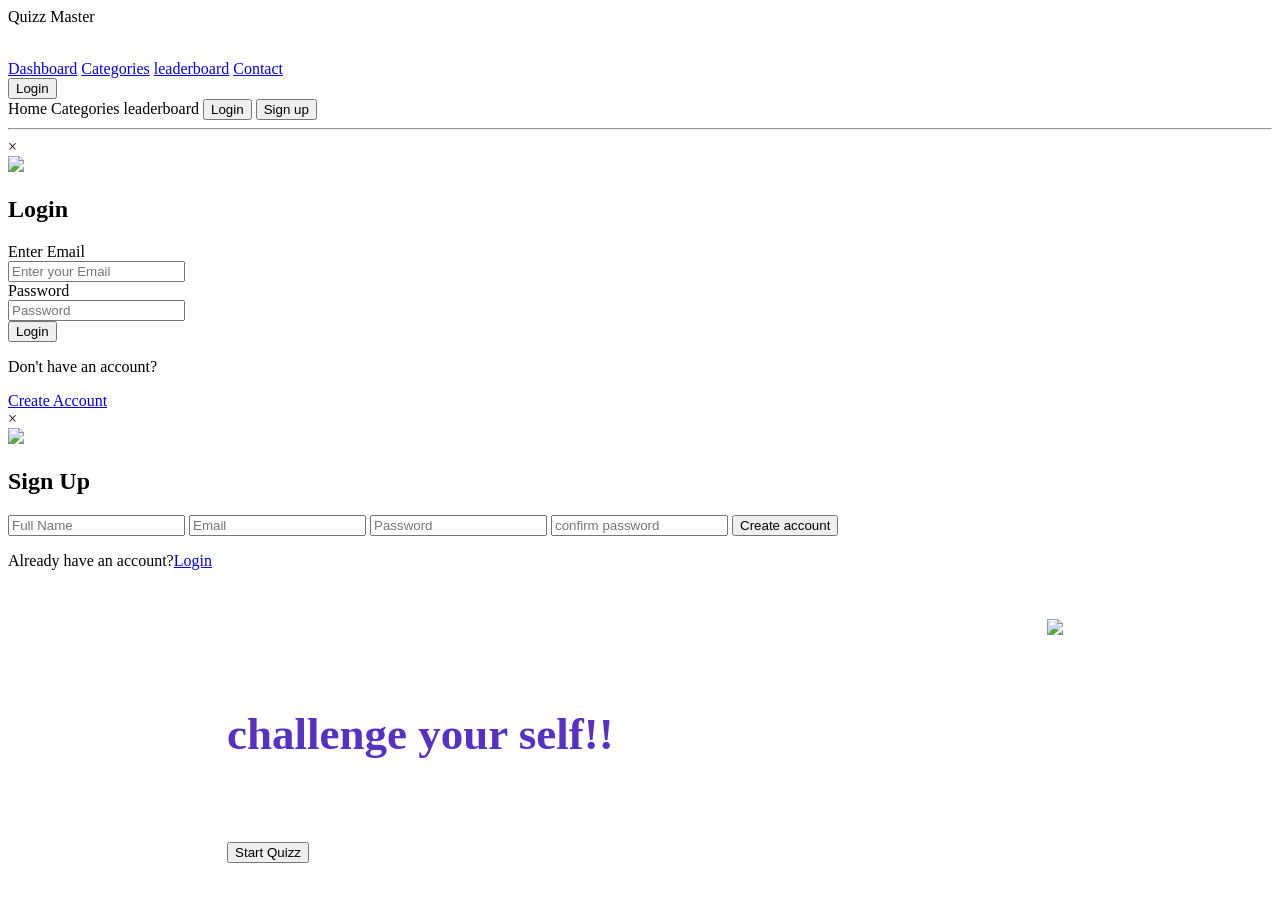
==== index.html @ 75f2c78c "fix the localstorage issue" ====
<!DOCTYPE html>
<html lang="en">

<head>
    <meta charset="UTF-8">
    <meta name="viewport" content="width=device-width, initial-scale=1.0">
    <title>quizz</title>
    <link rel="stylesheet" href="./css/NavBar.css">
    <link rel="stylesheet" href="./css/home.css">
    <link rel="stylesheet" href="./css/footer.css">
</head>

<body>
    <header>
        <div class="main-box-navbar">

            <div class="logo-contaner"> <span>Quizz Master</span></div>

            <div class="menu-btn" id="menu-btn"><img src="./images/humbergear-menu.svg" height="30px"></div>

            <div class="nav-links" id="links"><a href="./pages/dashboard.html"  id="dashboard-link">Dashboard</a>
                <a href="./pages/categories.html"  id="Categories-link">Categories</a>
                <a href="./pages/leaderboard.html"  id="leaderboard-link">leaderboard</a>
                <a href="#" target="_blank">Contact</a>
            </div>
            <div class="login-button-contaner"> 
                <button type="button" class="singup-btn"><a>Login</a></button>
            </div>
        </div>

        <!--mobile menu-->
        <div class="mobile-menu" id="mbl-menu">
            <a>Home</a>
            <a>Categories</a>
            <a>leaderboard</a>

            <button id="logn-btn">Login</button>
            <button>Sign up</button>
        </div>

    </header>
    <hr>

    <!--login  modal code-->
    <div class="modal" id="lgn-modal">

        <div class="modal-ctn">
            <span class="close" id="close-lgn">&times;</span>

            <div class="form-img">
                <img src="./images/login-img.svg" height="300px">
            </div>

            <form id="login-form">

                <h2>Login</h2>
                <label for="login-email">Enter Email</label> <br>

                <input type="text" placeholder="Enter your Email" id="login-email"><br>

                <label for="lgn-pswrd">Password</label><br>
                <input type="password" placeholder="Password" id="lgn-pswrd"><br>
                <button type="submit">Login</button>
<p>Don't have an account?</p>
<a href="#" id="openSignup">Create Account</a>
            </form>
        </div>
    </div>

    <!--signup btn code-->
    <div class="signup-modal" id="signupModal">

        <div class="modal-content">

            <div> <span class="close" id="signupClose">
                    &times;
                </span></div>
            <div class="signup-img"><img src="./images/signup-img.svg" height="350px"></div>

           <div class="form-wrapper">
             <h2>Sign Up</h2>
            <form id="signupForm">
                <input type="text" id="name" placeholder="Full Name">

                <input type="email" id="email" placeholder="Email">

                <input type="password" id="password" placeholder="Password">

                <input type="password" placeholder="confirm password">

                <button type="submit">
                    Create account
                </button>
<p>
    Already have an account?<a href="#" id="openLogin">Login</a>
</p>
            </form>
           </div>

        </div>

    </div>
    <!--hero-section-->
    <div class="imag-text-btn-box">
        <div>
            <h2 class="h2-head">Test your knowldeg,<br><span class="color-text"> challenge your self!!</span></h2>
            <p class="short-para">play quizzes improve skills and <br>compete with the best.</p>
            <button type="button" id="start-quizz">Start Quizz</button>
        </div>


        <div class="">
            <img src="./images/hero-section-img.svg" height="450px">
        </div>
    </div>
    <script>
        const menubtn = document.getElementById("menu-btn");
        const navlinks = document.getElementById("mbl-menu");

        menubtn.addEventListener("click", () => {
            navlinks.classList.toggle("active");
        });


        const loginbtn = document.getElementById("logn-btn");
        const loginmodal = document.getElementById("lgn-modal");
        const close = document.getElementById("close-lgn");




        loginbtn.addEventListener("click", () => {
            loginmodal.style.display = "block";
        });

        close.addEventListener("click", () => {
            loginmodal.style.display = "none";
        });

        // Signup Modal
const signupModal = document.getElementById("signupModal");
const signupClose = document.getElementById("signupClose");

// Forms
const signupForm = document.getElementById("signupForm");
const loginForm = document.getElementById("login-form");

// Links
const openSignup = document.getElementById("openSignup");
const openLogin = document.getElementById("openLogin");


// Login -> Signup

openSignup.addEventListener("click",(e)=>{

    e.preventDefault();

    loginmodal.style.display="none";

    signupModal.style.display="block";

});


// Signup -> Login

openLogin.addEventListener("click",(e)=>{

    e.preventDefault();

    signupModal.style.display="none";

    loginmodal.style.display="block";

});


// Signup Logic

signupForm.addEventListener("submit",(e)=>{

    e.preventDefault();

    const name =
    document.getElementById("name").value;

    const email =
    document.getElementById("email").value;

    const password =
    document.getElementById("password").value;

    let users =
    JSON.parse(localStorage.getItem("users"))
    || [];

    const alreadyExists =
    users.some(user=>user.email===email);

    if(alreadyExists){

        alert("User already exists!");

        return;
    }

    users.push({
        name,
        email,
        password
    });

    localStorage.setItem(
        "users",
        JSON.stringify(users)
    );

    alert("Signup Successful");
    localStorage.setItem("isLoggedIn","true");

localStorage.setItem("currentUser", name);

window.location.href = "./../pages/dashboard.html";

});



// Login Logic

loginForm.addEventListener("submit",(e)=>{

    e.preventDefault();

    const email =
    document.getElementById("login-email").value;

    const password =
    document.getElementById("lgn-pswrd").value;

    let users =
    JSON.parse(localStorage.getItem("users"))
    || [];

    const user =
    users.find(user=>

        user.email===email &&
        user.password===password

    );

    if(user){

    alert("Login Successful");

    localStorage.setItem("isLoggedIn","true");

    localStorage.setItem("currentUser", user.name);

    window.location.href = "./../pages/dashboard.html";

}
    else{

        alert("Invalid Email or Password");


    }

});

const dashboardLink =
document.getElementById("dashboard-link");

const categoriesLink =
document.getElementById("Categories-link");

const leaderboardLink =
document.getElementById("leaderboard-link");


function checkLogin(event){

    const isLoggedIn =
    localStorage.getItem("isLoggedIn");

    if(isLoggedIn !== "true"){

        event.preventDefault();

        loginmodal.style.display = "block";

    }

}


dashboardLink.addEventListener(
    "click",
    checkLogin
);

categoriesLink.addEventListener(
    "click",
    checkLogin
);

leaderboardLink.addEventListener(
    "click",
    checkLogin
);
         </script>


     
               
       

        
   
</body>

</html>
---- css/home.css ----
.imag-text-btn-box{
    display: flex;
    justify-content:space-evenly;
    align-items:start ;
    color: white;
   
    gap: 15px;
    margin-left: 10px;
    margin-top: 39px;
    padding: 10px;
}
.h2-head{
    font-size: 45px;
    margin-bottom: 10px;
}
.imag-text-btn-box{
    display: flex;
    align-items: flex-start;
    justify-content: space-around;
   
   padding: 10px 0px;
}
.color-text{
    color: rgb(85, 49, 196);
}
.short-para{
   line-height: 22px;
   font-size: 19px;
}
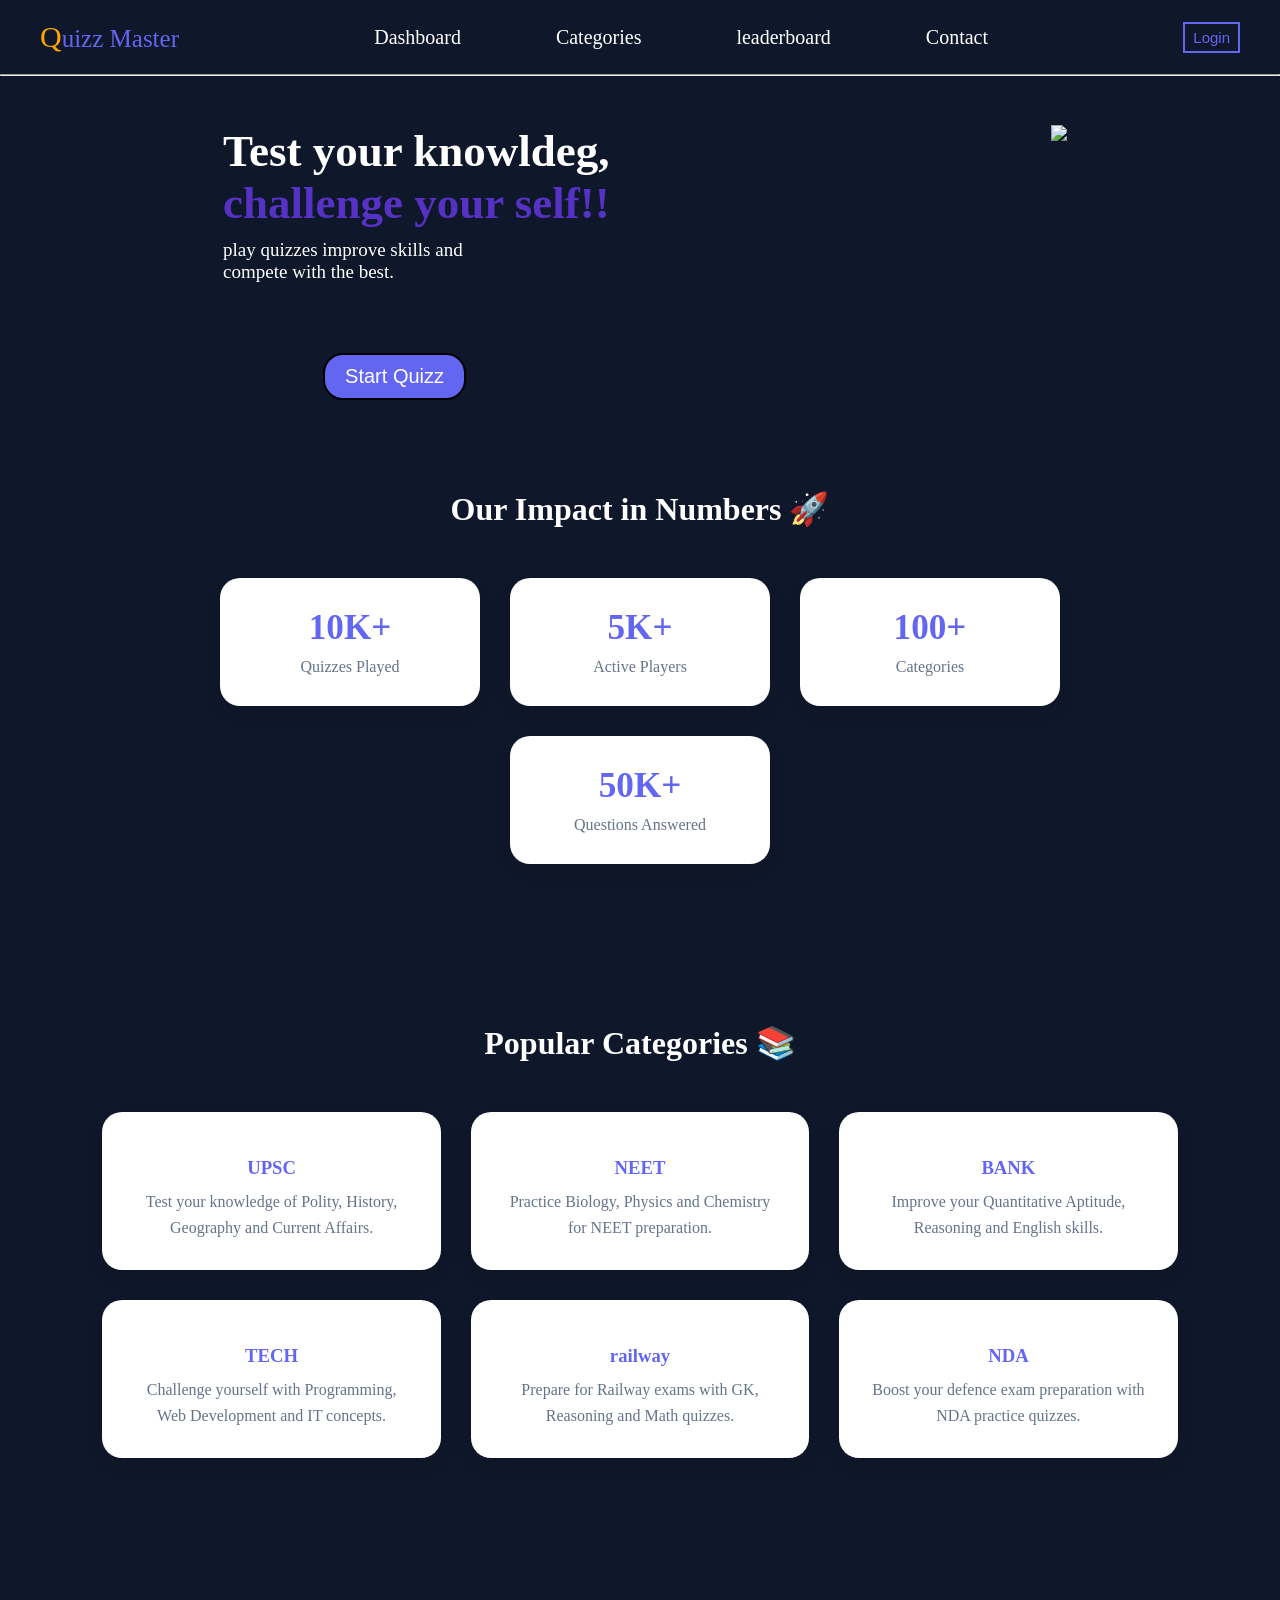
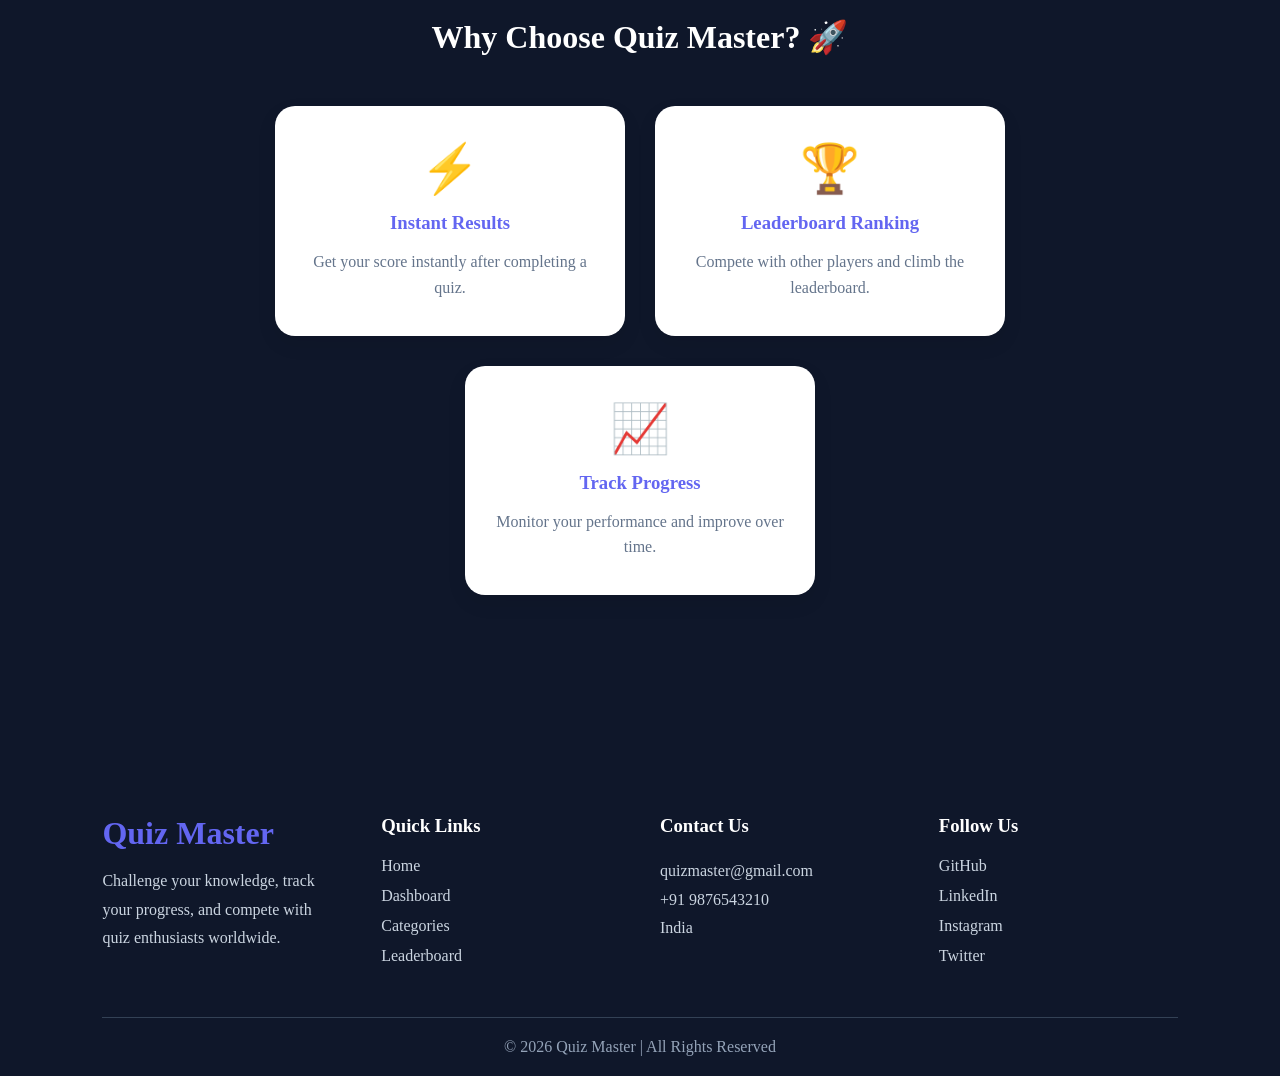
==== commit fb121a03: "Merge branch 'Surbhi-Patle-11:main' into main" ====
--- a/index.html
+++ b/index.html
@@ -24,7 +24,7 @@
                 <a href="#" target="_blank">Contact</a>
             </div>
             <div class="login-button-contaner"> 
-                <button type="button" class="singup-btn"><a>Login</a></button>
+                <button type="button" class="login-btn" id="logn-btn"><a>Login</a></button>
             </div>
         </div>
 
@@ -113,6 +113,180 @@
             <img src="./images/hero-section-img.svg" height="450px">
         </div>
     </div>
+    
+       <section class="stats-section">
+
+    <h2 class="stats-heading">
+        Our Impact in Numbers 🚀
+    </h2>
+
+    <div class="stats-container">
+
+        <div class="stat-card">
+            <h3>10K+</h3>
+            <p>Quizzes Played</p>
+        </div>
+
+        <div class="stat-card">
+            <h3>5K+</h3>
+            <p>Active Players</p>
+        </div>
+
+        <div class="stat-card">
+            <h3>100+</h3>
+            <p>Categories</p>
+        </div>
+
+        <div class="stat-card">
+            <h3>50K+</h3>
+            <p>Questions Answered</p>
+        </div>
+
+    </div>
+
+</section>
+
+<section class="categories-section">
+
+    <h2 class="category-heading">
+        Popular Categories 📚
+    </h2>
+
+    <div class="category-container">
+
+        <div class="category-card">
+            <span></span>
+            <h3>UPSC</h3>
+            <p>Test your knowledge of Polity, History, Geography and Current Affairs.</p>
+        </div>
+
+        <div class="category-card">
+            <span></span>
+            <h3>NEET</h3>
+            <p>Practice Biology, Physics and Chemistry for NEET preparation.</p>
+        </div>
+
+        <div class="category-card">
+            <span></span>
+            <h3>BANK</h3>
+            <p>Improve your Quantitative Aptitude, Reasoning and English skills.</p>
+        </div>
+
+        <div class="category-card">
+            <span></span>
+            <h3>TECH</h3>
+            <p>Challenge yourself with Programming, Web Development and IT concepts.</p>
+        </div>
+
+        <div class="category-card">
+            <span></span>
+            <h3>railway</h3>
+            <p>Prepare for Railway exams with GK, Reasoning and Math quizzes.</p>
+        </div>
+
+        <div class="category-card">
+            <span></span>
+            <h3>NDA</h3>
+            <p>Boost your defence exam preparation with NDA practice quizzes.</p>
+        </div>
+
+    </div>
+
+</section>
+
+<section class="why-choose-section">
+
+    <h2 class="why-heading">
+        Why Choose Quiz Master? 🚀
+    </h2>
+
+    <div class="why-container">
+
+        <div class="why-card">
+            <div class="icon">⚡</div>
+
+            <h3>Instant Results</h3>
+
+            <p>
+                Get your score instantly after completing a quiz.
+            </p>
+        </div>
+
+        <div class="why-card">
+            <div class="icon">🏆</div>
+
+            <h3>Leaderboard Ranking</h3>
+
+            <p>
+                Compete with other players and climb the leaderboard.
+            </p>
+        </div>
+
+        <div class="why-card">
+            <div class="icon">📈</div>
+
+            <h3>Track Progress</h3>
+
+            <p>
+                Monitor your performance and improve over time.
+            </p>
+        </div>
+
+    </div>
+
+</section>
+
+    <footer class="footer">
+
+    <div class="footer-container">
+
+        <!-- Logo Section -->
+        <div class="footer-box">
+            <h2 class="footer-logo">Quiz Master</h2>
+            <p>
+                Challenge your knowledge, track your progress,
+                and compete with quiz enthusiasts worldwide.
+            </p>
+        </div>
+
+        <!-- Quick Links -->
+        <div class="footer-box">
+            <h3>Quick Links</h3>
+
+            <a href="#">Home</a>
+            <a href="#">Dashboard</a>
+            <a href="#">Categories</a>
+            <a href="#">Leaderboard</a>
+        </div>
+
+        <!-- Contact -->
+        <div class="footer-box">
+            <h3>Contact Us</h3>
+
+            <p> quizmaster@gmail.com</p>
+            <p> +91 9876543210</p>
+            <p>  India</p>
+        </div>
+
+        <!-- Social -->
+        <div class="footer-box">
+            <h3>Follow Us</h3>
+
+            <a href="#"> GitHub</a>
+            <a href="#"> LinkedIn</a>
+            <a href="#"> Instagram</a>
+            <a href="#"> Twitter</a>
+        </div>
+
+    </div>
+
+    <div class="footer-bottom">
+        <p>
+            © 2026 Quiz Master | All Rights Reserved
+        </p>
+    </div>
+
+</footer>
     <script>
         const menubtn = document.getElementById("menu-btn");
         const navlinks = document.getElementById("mbl-menu");
@@ -311,6 +485,33 @@
     "click",
     checkLogin
 );
+
+
+
+
+    const startQuizBtn =
+document.getElementById("start-quizz");
+
+startQuizBtn.addEventListener("click", function(e){
+
+    const isLoggedIn =
+    localStorage.getItem("isLoggedIn");
+
+    if(isLoggedIn !== "true"){
+
+        e.preventDefault();
+
+        alert("Please Login or Sign Up first to start the quiz!");
+
+    }
+    else{
+
+        window.location.href =
+        "./pages/dashboard.html";
+
+    }
+
+});
          </script>
 
 
--- a/css/NavBar.css
+++ b/css/NavBar.css
@@ -0,0 +1,270 @@
+.main-box-navbar {
+    display: flex;
+    justify-content: space-between;
+    background-color: #0F172A;
+    padding: 20px 40px;
+}
+
+* {
+    margin: 0;
+    padding: 0;
+
+}
+
+.logo-contaner {
+    color: #6366F1;
+    font-size: 25px;
+}
+
+.logo-contaner::first-letter {
+    color: orange;
+    font-size: 30px;
+}
+
+.nav-links {
+    display: flex;
+    align-items: center;
+    gap: 95px;
+    font-size: 20px;
+    font-weight: 500;
+    color: #F8FAFC;
+}
+.nav-links a{
+    text-decoration: none;
+    color: white;
+}
+.nav-links a:hover{
+    text-decoration: underline orange;
+    transition: 0.2s ease;
+    
+
+}
+
+.login-button-contaner {
+    display: flex;
+    align-items: center;
+    gap: 30px;
+
+
+}
+
+.login-btn {
+    border: 2px solid #6366F1;
+    background-color: transparent;
+    color: #6366F1;
+    padding: 5px 8px;
+    font-size: 15px;
+    cursor: pointer;
+}
+
+.singup-btn {
+
+    background-color: #6366F1;
+    color: white;
+    padding: 8px 12px;
+    border: 2px solid black;
+    font-size: 15px;
+    border-radius: 20px;
+
+}
+
+body {
+    background-color: #0F172A;
+}
+
+.menu-btn {
+    font-size: 30px;
+    cursor: pointer;
+    display: none;
+
+}
+
+.mobile-menu {
+    display: none;
+}
+
+@media (max-width:768px) {
+
+    .menu-btn {
+        display: block;
+    }
+
+    .nav-links {
+        display: none;
+    }
+
+    .login-button-contaner {
+        display: none;
+    }
+
+    .mobile-menu.active {
+        display: flex;
+        flex-direction: column;
+        align-items: start;
+
+        gap: 15px;
+        color: white;
+    }
+
+
+}
+
+.modal {
+    display:none;
+    position: fixed;
+    top: 0;
+    left: 0;
+    width: 100%;
+    height: 100%;
+    background-color: rgba(0, 0, 0, 0.7);
+
+
+}
+
+.modal-ctn {
+    width: 700px;
+    height: 450px;
+    background-color: white;
+    padding: 25px;
+    border-radius: 15px;
+    position: absolute;
+    top: 50%;
+    left: 50%;
+    transform: translate(-50%, -50%);
+    display: flex;
+    box-shadow: 0px 0px 10px 3px #cabfbf;
+    justify-content: space-around;
+    align-items: center;
+
+
+}
+
+.modal-ctn input {
+    width: 100%;
+    padding: 12px;
+    margin-top: 10px;
+    border-radius: 8px;
+    margin-bottom: 5px;
+    height: 100%;
+
+    font-size: 14px;
+}
+
+.modal-ctn button {
+    width: 50%;
+    padding: 12px;
+    margin-top: 25px;
+    border-radius: 8px;
+    background-color: #6366F1;
+    color: white;
+    cursor: pointer;
+    text-align: center;
+    margin-left: 60px;
+}
+
+
+.modal-ctn h2 {
+    margin-bottom: 28px;
+    font-size: 35px;
+    margin-left: 10px;
+    text-align: center;
+}
+
+.close {
+    position: absolute;
+    right: 0px;
+    top: 0;
+    font-size: 25px;
+    width: 30px;
+    height: 30px;
+    font-weight: 30px;
+    text-align: center;
+
+    cursor: pointer;
+}
+
+.close:hover {
+    background-color: #6366F1;
+    color: white;
+}
+
+
+.signup-modal{
+
+    display:none;
+    position: fixed;
+    top: 0;
+    left: 0;
+    width: 100%;
+    height: 100%;
+    background-color: rgba(0, 0, 0, 0.7);
+
+}
+.modal-content{
+
+     width: 700px;
+    height: 450px;
+    background-color: white;
+    padding: 25px;
+    border-radius: 15px;
+    position: absolute;
+    top: 50%;
+    left: 50%;
+    transform: translate(-50%, -50%);
+   display: flex;
+   justify-content:space-between ;
+ align-items: center;
+    box-shadow: 0px 0px 10px 3px #cabfbf;
+    gap: 20px;
+    
+
+}
+#signupForm{
+    display: flex;
+    flex-direction: column;
+    gap: 15px;
+    max-width: 280px;
+}
+#signupForm input{
+
+    width: 100%;
+    padding: 10px 12px;
+    font-size: 14px;
+    border: 1px solid black;
+    border-radius: 6px;
+    outline: none;
+    box-sizing: border-box;
+    transition: border-color 0.3s ease;
+
+}
+#signupForm input:focus{
+
+    border-color: #007bff;
+
+}
+#signupForm button{
+    padding: 12px;
+    background-color: #007bff;
+    color: white;
+    border: none;
+    border-radius: 6px;
+    font-weight: bold;
+    cursor: pointer;
+    transition: background 0.3 ese;
+}
+
+#signupForm button:hover{
+    background-color: #0056b3;
+}
+.form-wrapper{
+    display: flex;
+    flex-direction: column;
+    gap: 15px;
+}
+
+.form-wrapper h2{
+    margin: 0;
+    font-size: 24px;
+    font-family: sans-serif;
+    color: #333;
+}
--- a/css/home.css
+++ b/css/home.css
@@ -26,4 +26,149 @@
 .short-para{
    line-height: 22px;
    font-size: 19px;
-}+   
+}
+#start-quizz{
+    margin-top: 70px;
+    padding: 10px 20px;
+    margin-left: 100px;
+border: 2px solid black;
+border-radius: 20px;
+font-size: 20px;
+background-color:  #6366F1;
+color: white;
+cursor: pointer;
+
+
+}
+.stats-section{
+    padding:80px 8%;
+    text-align:center;
+}
+
+.stats-heading{
+    font-size:2rem;
+    margin-bottom:50px;
+    color:white;
+}
+
+.stats-container{
+    display:flex;
+    justify-content:center;
+    gap:30px;
+    flex-wrap:wrap;
+}
+
+.stat-card{
+    width:220px;
+    padding:30px 20px;
+    background:#ffffff;
+    border-radius:20px;
+    box-shadow:0 8px 20px rgba(0,0,0,0.08);
+    transition:0.3s;
+}
+
+.stat-card:hover{
+    transform:translateY(-8px);
+}
+
+.stat-card h3{
+    font-size:2.2rem;
+    color:#6366f1;
+    margin-bottom:10px;
+}
+
+.stat-card p{
+    color:#64748b;
+    font-size:1rem;
+}
+
+.categories-section{
+    padding:80px 8%;
+    text-align:center;
+}
+
+.category-heading{
+    font-size:2rem;
+    color:white;
+    margin-bottom:50px;
+}
+
+.category-container{
+    display:grid;
+    grid-template-columns:repeat(3,1fr);
+    gap:30px;
+}
+
+.category-card{
+    background:#ffffff;
+    padding:30px;
+    border-radius:20px;
+    box-shadow:0 8px 20px rgba(0,0,0,0.08);
+    transition:0.3s;
+    cursor:pointer;
+}
+
+.category-card:hover{
+    transform:translateY(-10px);
+}
+
+.category-card span{
+    font-size:3rem;
+}
+
+.category-card h3{
+    margin:15px 0 10px;
+    color:#6366f1;
+}
+
+.category-card p{
+    color:#64748b;
+    line-height:1.6;
+}
+
+.why-choose-section{
+    padding:80px 8%;
+    text-align:center;
+}
+
+.why-heading{
+    font-size:2rem;
+    color:white;
+    margin-bottom:50px;
+}
+
+.why-container{
+    display:flex;
+    justify-content:center;
+    gap:30px;
+    flex-wrap:wrap;
+}
+
+.why-card{
+    background:#ffffff;
+    width:300px;
+    padding:35px 25px;
+    border-radius:20px;
+    box-shadow:0 8px 20px rgba(0,0,0,0.08);
+    transition:0.3s;
+}
+
+.why-card:hover{
+    transform:translateY(-10px);
+}
+
+.icon{
+    font-size:3rem;
+    margin-bottom:15px;
+}
+
+.why-card h3{
+    color:#6366f1;
+    margin-bottom:15px;
+}
+
+.why-card p{
+    color:#64748b;
+    line-height:1.6;
+}
--- a/css/footer.css
+++ b/css/footer.css
@@ -0,0 +1,58 @@
+.footer{
+    background: #0f172a;
+    color: white;
+    padding: 60px 8% 20px;
+    margin-top: 80px;
+}
+
+.footer-container{
+    display: flex;
+    justify-content: space-between;
+    flex-wrap: wrap;
+    gap: 40px;
+}
+
+.footer-box{
+    flex: 1;
+    min-width: 220px;
+}
+
+.footer-logo{
+    color: #6366f1;
+    margin-bottom: 15px;
+    font-size: 2rem;
+}
+
+.footer-box p{
+    color: #cbd5e1;
+    line-height: 1.8;
+}
+
+.footer-box h3{
+    margin-bottom: 20px;
+    color: #ffffff;
+}
+
+.footer-box a{
+    display: block;
+    color: #cbd5e1;
+    text-decoration: none;
+    margin-bottom: 12px;
+    transition: 0.3s;
+}
+
+.footer-box a:hover{
+    color: #6366f1;
+    transform: translateX(5px);
+}
+
+.footer-bottom{
+    border-top: 1px solid #334155;
+    margin-top: 40px;
+    padding-top: 20px;
+    text-align: center;
+}
+
+.footer-bottom p{
+    color: #94a3b8;
+}
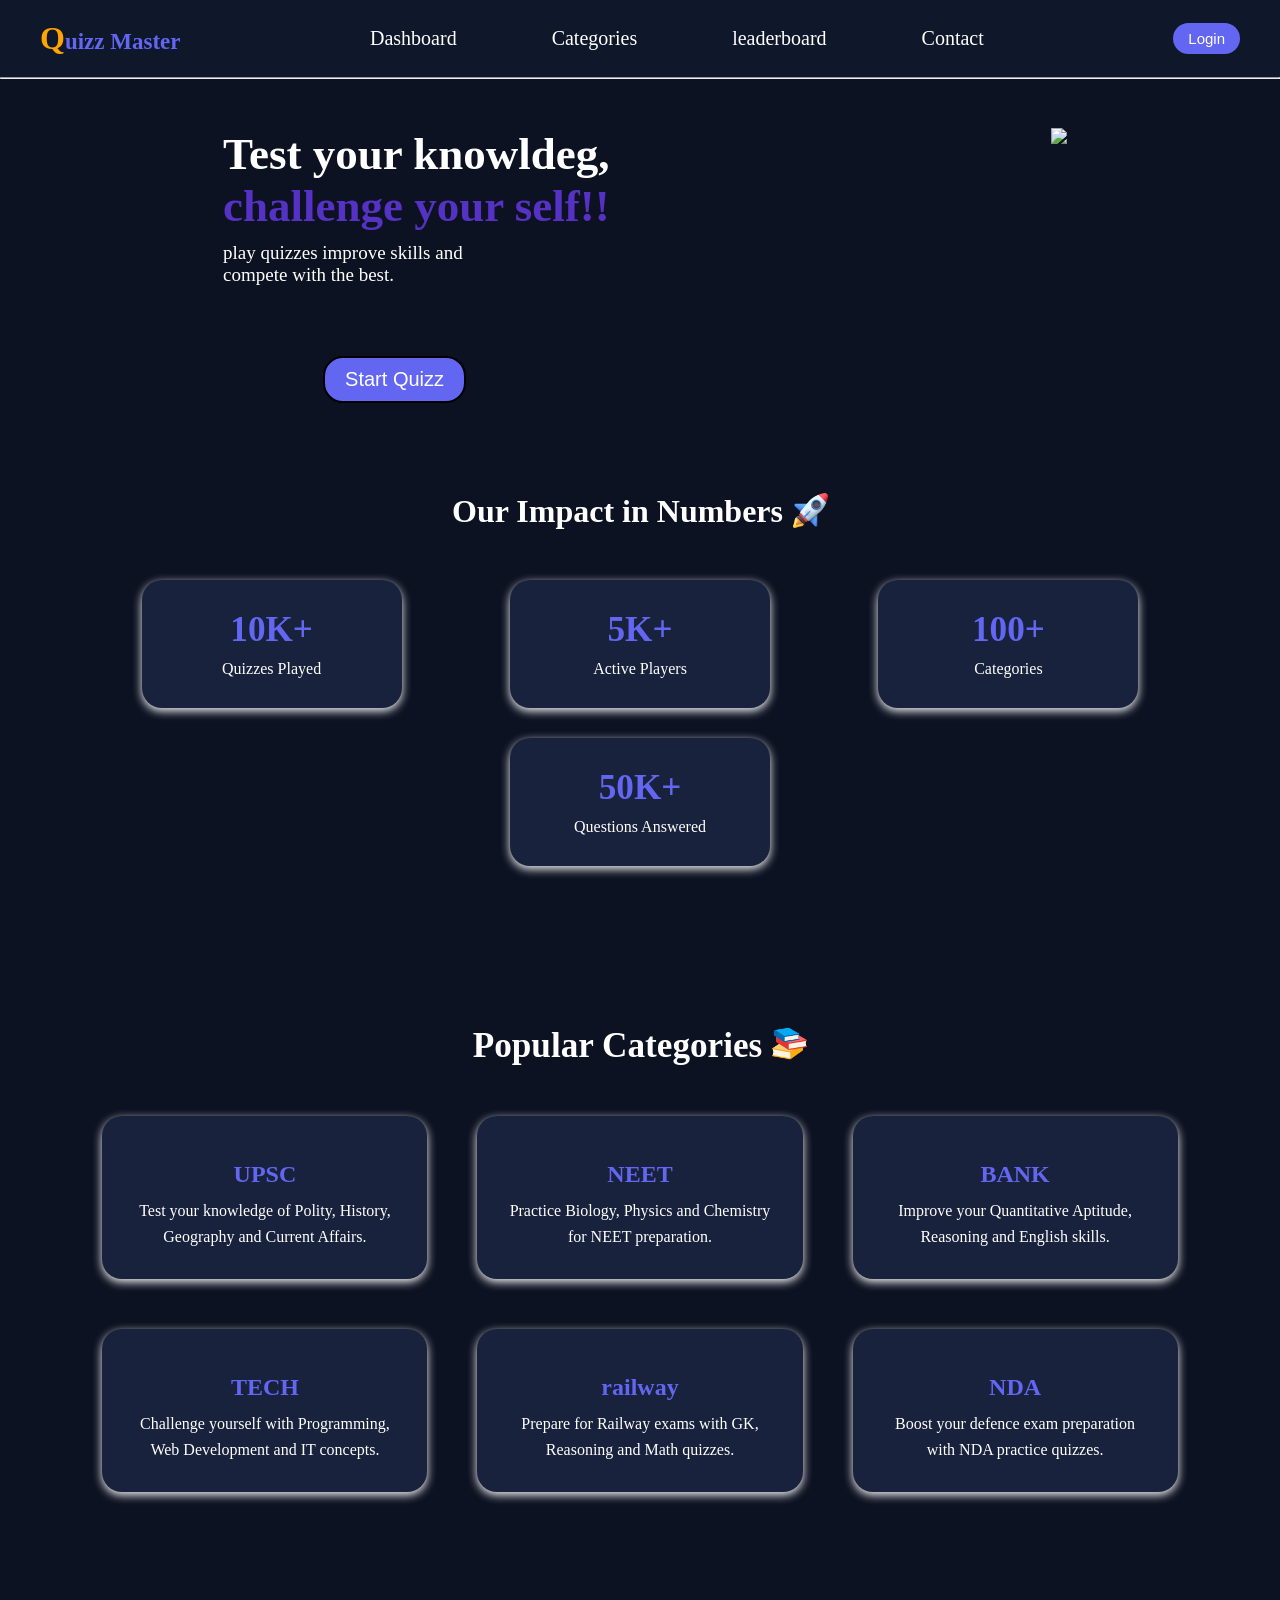
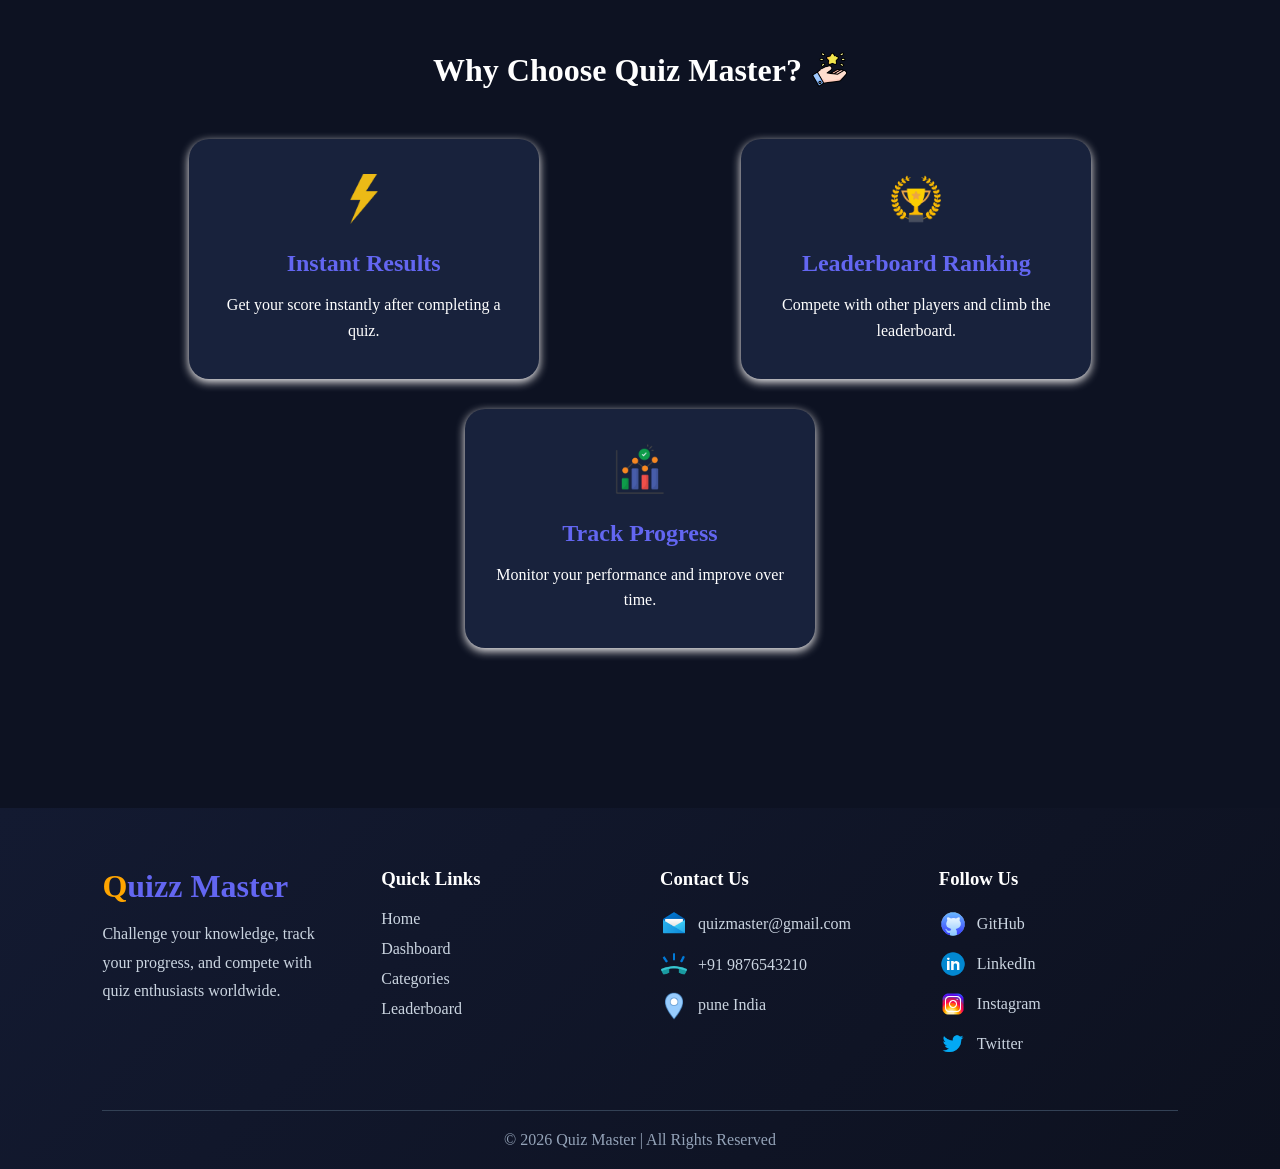
==== commit 7515f698: "result and profile page deleted" ====
--- a/index.html
+++ b/index.html
@@ -117,7 +117,7 @@
        <section class="stats-section">
 
     <h2 class="stats-heading">
-        Our Impact in Numbers 🚀
+        Our Impact in Numbers <img src="./images/rocket.png" height="35px">
     </h2>
 
     <div class="stats-container">
@@ -149,7 +149,7 @@
 <section class="categories-section">
 
     <h2 class="category-heading">
-        Popular Categories 📚
+        Popular Categories <img src="./images/stack-of-books.png" height="35px">
     </h2>
 
     <div class="category-container">
@@ -197,13 +197,13 @@
 <section class="why-choose-section">
 
     <h2 class="why-heading">
-        Why Choose Quiz Master? 🚀
+        Why Choose Quiz Master? <img src="./images/rating.png" height="35px">
     </h2>
 
     <div class="why-container">
 
         <div class="why-card">
-            <div class="icon">⚡</div>
+            <div class="icon"><img src="./images/flash.png" height="50px"></div>
 
             <h3>Instant Results</h3>
 
@@ -213,7 +213,7 @@
         </div>
 
         <div class="why-card">
-            <div class="icon">🏆</div>
+            <div class="icon"><img src="./images/awards.png" height="50px"></div>
 
             <h3>Leaderboard Ranking</h3>
 
@@ -223,7 +223,7 @@
         </div>
 
         <div class="why-card">
-            <div class="icon">📈</div>
+            <div class="icon"><img src="./images/progress.png" height="50px"></div>
 
             <h3>Track Progress</h3>
 
@@ -242,7 +242,7 @@
 
         <!-- Logo Section -->
         <div class="footer-box">
-            <h2 class="footer-logo">Quiz Master</h2>
+            <h2 class="footer-logo">Quizz Master</h2>
             <p>
                 Challenge your knowledge, track your progress,
                 and compete with quiz enthusiasts worldwide.
@@ -253,31 +253,32 @@
         <div class="footer-box">
             <h3>Quick Links</h3>
 
-            <a href="#">Home</a>
-            <a href="#">Dashboard</a>
-            <a href="#">Categories</a>
-            <a href="#">Leaderboard</a>
+            <a href="./index.html">Home</a>
+            <a href="./pages/dashboard.html">Dashboard</a>
+            <a href="./pages/categories.html">Categories</a>
+            <a href="./pages/leaderboard.html">Leaderboard</a>
         </div>
 
         <!-- Contact -->
-        <div class="footer-box">
+        <div class="footer-box" >
             <h3>Contact Us</h3>
 
-            <p> quizmaster@gmail.com</p>
-            <p> +91 9876543210</p>
-            <p>  India</p>
+             <p> <a href="mailto:quizmaster@gmail.com"><img src="./images/mail-icon.png" height="28px">quizmaster@gmail.com</a></p>
+            <p> <a href="caalto:+91 9876543210"><img src="./images/call-icon.png" height="28px">+91 9876543210</a></p>
+            <p>  <a href="https://maps.app.goo.gl/2eyyGiFhzCetyrBe6" alt="map" target="_blank"><img src="./images/location-icon.png" height="28px">pune India</a></p>
+
+           
         </div>
 
         <!-- Social -->
         <div class="footer-box">
             <h3>Follow Us</h3>
 
-            <a href="#"> GitHub</a>
-            <a href="#"> LinkedIn</a>
-            <a href="#"> Instagram</a>
-            <a href="#"> Twitter</a>
-        </div>
-
+            <a href="https://github.com/" target=""><img src="./images/git-hub-icon.png" height="28px"> GitHub</a>
+            <a href="https://in.linkedin.com/"> <img src="./images/linkedin-icon.png" height="28px">LinkedIn</a>
+            <a href="https://www.instagram.com/"><img src="./images/insta-icon.png" height="28px"> Instagram</a>
+            <a href="https://x.com/"> <img src="./images/twitter-icon.png" height="28px">Twitter</a>
+        </div>
     </div>
 
     <div class="footer-bottom">
--- a/css/NavBar.css
+++ b/css/NavBar.css
@@ -13,12 +13,13 @@
 
 .logo-contaner {
     color: #6366F1;
-    font-size: 25px;
+    font-size: 23px;
+    font-weight: bold;
 }
 
 .logo-contaner::first-letter {
     color: orange;
-    font-size: 30px;
+    font-size: 2rem;
 }
 
 .nav-links {
@@ -32,10 +33,13 @@
 .nav-links a{
     text-decoration: none;
     color: white;
+     transition: transform 0.2s ease; 
 }
 .nav-links a:hover{
     text-decoration: underline orange;
-    transition: 0.2s ease;
+   
+    transform: translateY(-3px); 
+    color: orange;
     
 
 }
@@ -49,14 +53,17 @@
 }
 
 .login-btn {
-    border: 2px solid #6366F1;
-    background-color: transparent;
-    color: #6366F1;
-    padding: 5px 8px;
+    border: none;
+    background-color: #6366F1;
+    color: white;
+    padding: 7px 15px;
     font-size: 15px;
-    cursor: pointer;
-}
-
+    border-radius: 20px;
+    cursor: pointer;
+}
+.login-btn:hover{
+    border: 2px solid orange;
+}
 .singup-btn {
 
     background-color: #6366F1;
@@ -69,7 +76,8 @@
 }
 
 body {
-    background-color: #0F172A;
+    background-color: #0d1222;
+    font-family: inherit;
 }
 
 .menu-btn {
--- a/css/home.css
+++ b/css/home.css
@@ -50,11 +50,14 @@
     font-size:2rem;
     margin-bottom:50px;
     color:white;
+    display: flex;
+    justify-content: center;
+    gap: 10px;
 }
 
 .stats-container{
     display:flex;
-    justify-content:center;
+    justify-content:space-around;
     gap:30px;
     flex-wrap:wrap;
 }
@@ -62,14 +65,15 @@
 .stat-card{
     width:220px;
     padding:30px 20px;
-    background:#ffffff;
+    background:#18223c;
     border-radius:20px;
-    box-shadow:0 8px 20px rgba(0,0,0,0.08);
+    box-shadow:0 3px 10px rgb(247, 245, 245);
     transition:0.3s;
 }
 
 .stat-card:hover{
     transform:translateY(-8px);
+   
 }
 
 .stat-card h3{
@@ -79,7 +83,7 @@
 }
 
 .stat-card p{
-    color:#64748b;
+    color:white;
     font-size:1rem;
 }
 
@@ -89,22 +93,26 @@
 }
 
 .category-heading{
-    font-size:2rem;
+    font-size:2.2rem;
     color:white;
     margin-bottom:50px;
+    justify-content: center;
+    display: flex;
+  gap: 10px;
+   
 }
 
 .category-container{
     display:grid;
     grid-template-columns:repeat(3,1fr);
-    gap:30px;
+    gap:50px;
 }
 
 .category-card{
-    background:#ffffff;
+    background:#18223c;
     padding:30px;
     border-radius:20px;
-    box-shadow:0 8px 20px rgba(0,0,0,0.08);
+    box-shadow:0 3px 10px rgb(247, 245, 245);
     transition:0.3s;
     cursor:pointer;
 }
@@ -120,10 +128,11 @@
 .category-card h3{
     margin:15px 0 10px;
     color:#6366f1;
+    font-size: 1.5rem;
 }
 
 .category-card p{
-    color:#64748b;
+    color:white;
     line-height:1.6;
 }
 
@@ -136,26 +145,30 @@
     font-size:2rem;
     color:white;
     margin-bottom:50px;
+    display: flex;
+    gap: 10px;
+    justify-content: center;
 }
 
 .why-container{
     display:flex;
-    justify-content:center;
+    justify-content:space-around;
     gap:30px;
     flex-wrap:wrap;
 }
 
 .why-card{
-    background:#ffffff;
+    background:#18223c;
     width:300px;
     padding:35px 25px;
     border-radius:20px;
-    box-shadow:0 8px 20px rgba(0,0,0,0.08);
+    box-shadow:0 3px 10px rgb(247, 245, 245);
     transition:0.3s;
 }
 
 .why-card:hover{
     transform:translateY(-10px);
+    
 }
 
 .icon{
@@ -166,9 +179,11 @@
 .why-card h3{
     color:#6366f1;
     margin-bottom:15px;
+    font-size: 1.5rem;
+    
 }
 
 .why-card p{
-    color:#64748b;
+    color:white;
     line-height:1.6;
 }
--- a/css/footer.css
+++ b/css/footer.css
@@ -1,5 +1,6 @@
 .footer{
-    background: #0f172a;
+    /*background: #0f172a;*/
+    background: linear-gradient(135deg, #131a31 0%, #0d111f 100%);
     color: white;
     padding: 60px 8% 20px;
     margin-top: 80px;
@@ -20,7 +21,11 @@
 .footer-logo{
     color: #6366f1;
     margin-bottom: 15px;
-    font-size: 2rem;
+    font-size: 2rem; 
+}
+.footer-logo::first-letter{
+    color: orange;
+    font-size: 1em;
 }
 
 .footer-box p{
@@ -32,13 +37,21 @@
     margin-bottom: 20px;
     color: #ffffff;
 }
-
+.footer-box h3:hover{
+    text-decoration: underline;
+    color: orange;
+    transition: 1.2 ease-in-out;
+    
+}
 .footer-box a{
-    display: block;
+    display: flex;
+    align-items: center;
+    gap: 10px;
     color: #cbd5e1;
     text-decoration: none;
     margin-bottom: 12px;
     transition: 0.3s;
+   
 }
 
 .footer-box a:hover{
